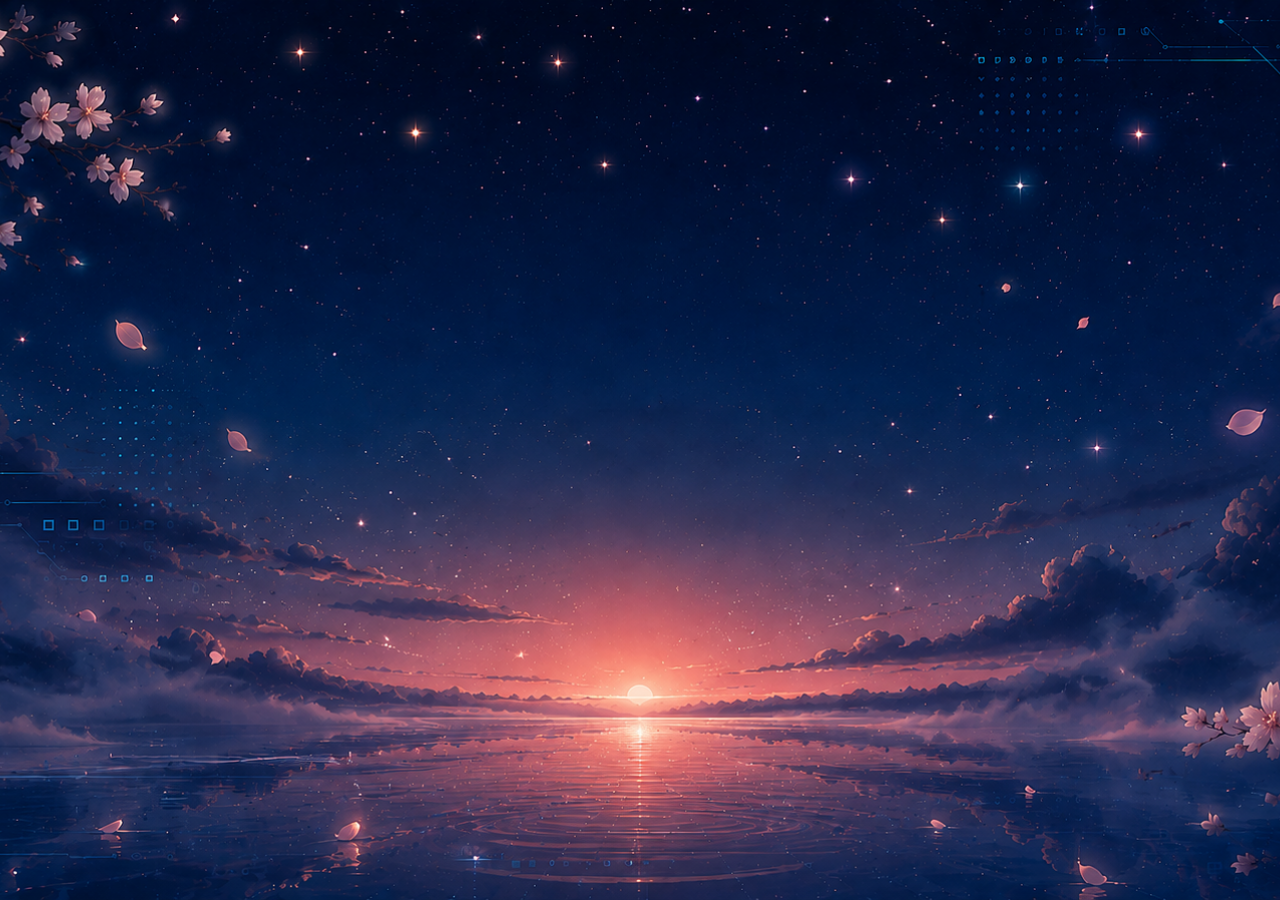
==== emotions.html @ 04a11d11 "Add sparkle effect for readyButton - Center row elements in thought.html - Add emotions.html" ====
<!DOCTYPE html>
<html lang="en">

<head>
  <meta charset="UTF-8">
  <meta name="viewport" content="width=device-width, initial-scale=1.0">

  <link rel="stylesheet" href="style.css">
  <script src="script.js" defer></script>
</head>

<body class="screen-2-thoughts">
  
</body>
---- style.css ----
/* BODY */
body {
  margin: 0;
  /* every screen gets full height, set once */
  min-height: 100vh;
  /* at start can only see background defined in body */
  opacity: 0;
  animation: fadeIn 2s ease forwards;

  background-size: cover;
  background-position: center;
  background-repeat: no-repeat;

  display: flex;
  /* Y | start = top, end = bottom */
  justify-content:flex-start;
  /* X  | start = left, end = right */
  align-items:center;
  flex-direction: column;
}

/* keyframes -> control animations sequence from opacity 0 -> 1; Now can see all defined #id .class  */
@keyframes fadeIn {
  from { opacity: 0; }
  to   { opacity: 1; }
}

/* main content on home screen */
.screen-1-home {
  background-image: url("assets/images/ai-generated/home-background.png");
}

/* menu content */
.selection-menu {
  margin-top: 180px;

  display: flex;
  flex-direction: column;
  gap: 40px;
}

/* menu buttons */
.menu-button {
  width: 300px;
  height: 140px;

  font-size: 42px;
  color: white;

  border: none;
  border-radius: 30px;

  background: linear-gradient(135deg,
      rgba(0, 225, 255, 0.4),
      rgba(0, 225, 255, 0.6),
      rgba(0, 225, 255, 0.8));

  cursor: pointer;

  transition: all 0.25s ease;
}

.menu-button:hover {
  transform: translateY(-2px);

  box-shadow:
    0 0 20px rgba(0, 225, 255, 0.8),
    0 0 35px rgba(0, 225, 255, 0.8);

  filter: brightness(1.1);
}

.menu-button:active {
  transform: scale(0.85);

  box-shadow:
    0 0 25px rgba(0, 225, 255, 0.8);
}

/* home button*/
#home-button {
  /*sets width to, auto omitted */
  height: 150px;
  margin-top: 30px;

  background: transparent;
  border: none;

  cursor: pointer;

  /* transition belongs on the base element, not :hover */
  transition: all 0.4s ease-in-out;
}

#home-button:hover {
  filter: brightness(1.25);
  transform: scale(1.025);
}

.screen-2-thoughts {
  background-image: url("assets/images/ai-generated/thoughts-background.png");
}

/* button → controls background, border, cursor, transition | the frame */
#home-thoughts-button {
  margin-top: 30px;
  
  /* transparent 50% -> wrong syntax -> browser ignoring it -> set to default = white */
  background-color: transparent;
  border: none;
  filter:saturate(0.9);

  cursor: pointer;
  transition: all 0.4s ease-in-out;
}

/* img → only controls the image size | <img> picture inside the fram */
#home-thoughts-button img {
  height: 200px;
}

#home-thoughts-button:hover {
  filter: brightness(1.15);
  transform: scale(1.025);
}

#row { 
  margin-top: 2.5%;
  display: flex;
  justify-content: center;
  justify-items: center;
  align-items: flex-end;
  gap: 2.5%;
}

#thought-counter {
  margin: 0;
  text-align: center;
  font-size: 100px;
  width:200px;
  color: white;

  border-radius: 20px;
  padding:  10px;

  background:
    linear-gradient(rgba(245, 4, 253, 0.05), rgba(255, 65, 246, 0.025)) padding-box,
    linear-gradient(45deg, rgba(255, 127, 80, 0), hwb(290 11% 0% / 0.3), rgba(236, 93, 255, 0.1)) border-box;

  position: relative;
  overflow: hidden;

  text-shadow: 1px 1px 0.5px rgb(255, 255, 255);
}

#thought-counter.wobble {
  animation: wobble 0.6s ease-in-out;
}


@keyframes wobble {
  0%   { transform: rotate(0deg)   scale(1);    }
  25%  { transform: rotate(-8deg)  scale(1.15); }
  50%  { transform: rotate(8deg)   scale(1.15); }
  75%  { transform: rotate(-4deg)  scale(1.08); }
  100% { transform: rotate(0deg)   scale(1);    }
}

#thought-input-box {
  background: transparent;
  font-size: 50px;
  color: white;

  width: 800px;
  height: 100px;

  border-radius: 50px;
  border: 20px solid color-mix(in srgb, color-mix(in hsl, hsl(261, 100%, 65%) 20%, rgb(230, 104, 255) 80%) 20%, transparent);
  background:
    linear-gradient(rgba(245, 4, 253, 0.1), rgba(255, 65, 246, 0.05)) padding-box,
    linear-gradient(45deg, rgba(255, 127, 80, 0), hwb(290 11% 0% / 0.5), rgba(236, 93, 255, 0.2)) border-box;
  
  box-shadow: 10px 10px 2.5px rgba(204, 0, 255, 0.1);

  filter: brightness(1.7); 
  text-shadow: #cc49ff 1px 0 10px;
}

#thought-input-box:focus {
  outline: none;

  filter: hue-rotate(10deg);

  background:
    linear-gradient(rgba(245, 4, 253, 0.05), rgba(255, 65, 246, 0.025)) padding-box,
    linear-gradient(45deg, rgba(255, 127, 80, 0), hwb(290 11% 0% / 0.3), rgba(236, 93, 255, 0.1)) border-box;
}

#sparcle-effect {
  position: relative;
}

/* Creating little balls*/ 
.particle {
  position: absolute;
  width: 5px;
  height: 5px;
  border-radius: 50%;
  pointer-events: none;
  animation: sparkle 1s ease-out forwards;
}

@keyframes sparkle {
  0%    { transform: translateY(0px); opacity: 1;}
  100%  { transform: translateY(-120px); opacity: 0;}
}

#ready-button {
  width: 200px;
  font-size: 60px;
  color: white;

  border: none;
  border-radius: 30px;

  background:
    linear-gradient(rgba(245, 4, 253, 0.05), rgba(255, 65, 246, 0.025)) padding-box,
    linear-gradient(45deg, rgba(255, 127, 80, 0), hwb(290 11% 0% / 0.3), rgba(236, 93, 255, 0.1)) border-box;

  text-shadow: #cc49ff 1px 0 10px;
  padding:  35px 10px;
}

#ready-button:hover {

  box-shadow:
    0 0 20px rgba(174, 0, 255, 0.8),
    0 0 35px rgba(255, 71, 230, 0.8);

  filter: brightness(1.8);  

  transform: translateY(-1px);
  cursor: pointer;
}

#ready-button:active {
  transform: scale(0.95);
}

#thoughts-container {
  display: flex;
  align-content: flex-end;
  margin-top: 7.5%
}

@keyframes floatCloud {
  0%   { transform: translateY(0px); }
  50%  { transform: translateY(15px); }
  100% { transform: translateY(0px); }
}

.thought-cloud {  
  position: relative;
  display: inline-block;
  margin-left: 20px;
  max-width: 450px;
  animation: floatCloud 4s ease-in-out infinite;
}

.thought-cloud img {
  width: 100%;
  height: auto;
  display: block;
  filter: drop-shadow(0 0 10px rgb(255, 255, 255)) hue-rotate(20deg);
  opacity: 80%;
}

.thought-text-cloud {   
  display: block;
  text-align: left;
  word-break: break-word;
  width: 335px;
  
  /* position set -> top, bottom, left, right does work now!*/
  /* absolute -> Elemnt taken out of normal flow */
  position: absolute;
  /* corner is in the middle of parent */
  top: 50%;
  left: 50%;
  /* centreing elemtns in parent */
  transform: translate(-50%, -50%);

  color: black;
  font-size: 32px;
}
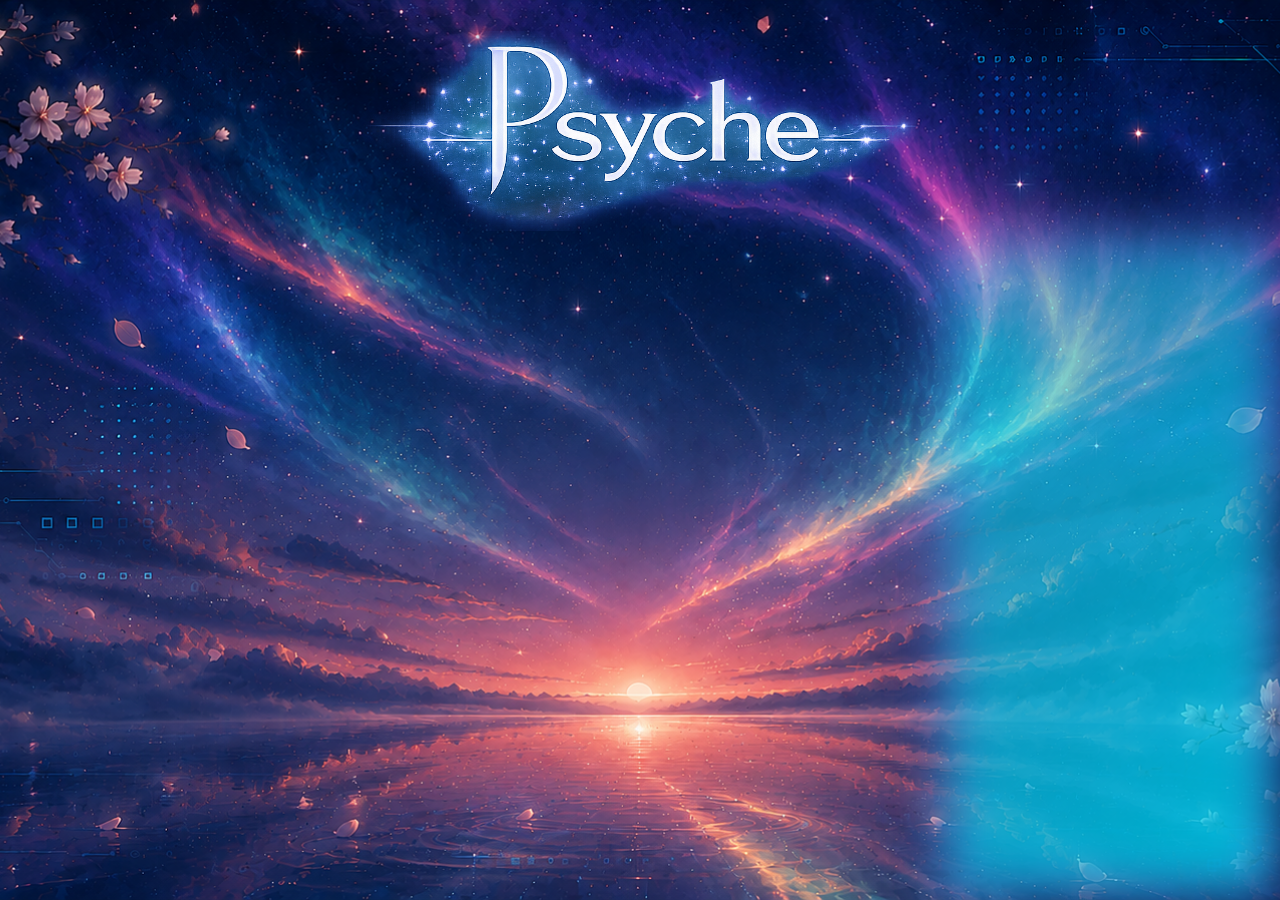
==== commit 16cfb497: "set up emotions.html design - adjust colors on thoughts.html  - fix: addEventListener is not a funct" ====
--- a/emotions.html
+++ b/emotions.html
@@ -9,6 +9,13 @@
   <script src="script.js" defer></script>
 </head>
 
-<body class="screen-2-thoughts">
-  
+<body class="screen-3-emotions">
+  <button class="home-purple-button">
+    <img
+      src="assets/images/ai-generated/home-thoughts.png"
+      alt="home">
+  </button>
+  <div id="cloud-store">
+    
+  </div>
 </body>
--- a/style.css
+++ b/style.css
@@ -1,4 +1,9 @@
 /* BODY */
+/* same as html height: 100%; and body: 100%*/ 
+html, body {
+  height: 100%;
+}
+
 body {
   margin: 0;
   /* every screen gets full height, set once */
@@ -30,6 +35,17 @@
   background-image: url("assets/images/ai-generated/home-background.png");
 }
 
+.screen-2-thoughts {
+  background-image: url("assets/images/ai-generated/thoughts-background.png");
+}
+
+.screen-3-emotions {
+  /* Viewport is PARENT of the CHILD div with the class="screen-3-emotions"*/
+  /* setting height so for childs of screen-3-emotions -> no default anymore*/
+  background-image: url("assets/images/ai-generated/emotions-background.png");
+  display: flex;
+  justify-content: flex-end;
+}
 /* menu content */
 .selection-menu {
   margin-top: 180px;
@@ -97,12 +113,8 @@
   transform: scale(1.025);
 }
 
-.screen-2-thoughts {
-  background-image: url("assets/images/ai-generated/thoughts-background.png");
-}
-
 /* button → controls background, border, cursor, transition | the frame */
-#home-thoughts-button {
+.home-purple-button {
   margin-top: 30px;
   
   /* transparent 50% -> wrong syntax -> browser ignoring it -> set to default = white */
@@ -115,13 +127,18 @@
 }
 
 /* img → only controls the image size | <img> picture inside the fram */
-#home-thoughts-button img {
+.home-purple-button img {
   height: 200px;
 }
 
-#home-thoughts-button:hover {
+.home-purple-button:hover {
   filter: brightness(1.15);
   transform: scale(1.025);
+}
+
+/* This means: modify .home-purple-button -> but only when it's inside .screen-3-emotions */
+.screen-3-emotions .home-purple-button {
+  filter: hue-rotate(270deg);
 }
 
 #row { 
@@ -218,7 +235,8 @@
 #ready-button {
   width: 200px;
   font-size: 60px;
-  color: white;
+  color: rgba(222, 139, 255, 0.5);
+  filter: saturate(1);
 
   border: none;
   border-radius: 30px;
@@ -232,7 +250,8 @@
 }
 
 #ready-button:hover {
-
+  color: rgba(222, 139, 255, 0.425);
+  filter: saturate(1);
   box-shadow:
     0 0 20px rgba(174, 0, 255, 0.8),
     0 0 35px rgba(255, 71, 230, 0.8);
@@ -294,3 +313,18 @@
   font-size: 32px;
 }
 
+#cloud-store {
+  /* grwoing to fill whatever empty space is available on that side*/
+  margin-left: auto;
+  
+  border: solid 10px rgba(255, 0, 255, 0.445);
+  width: 25%;
+  /*height is set by default, when parent has no height set = height of element inside*/
+  height: 80%;
+  
+  background: linear-gradient(135deg,
+      rgba(0, 225, 255, 0.4),
+      rgba(0, 225, 255, 0.6),
+      rgba(0, 225, 255, 0.8));
+  filter: blur(25px);
+}
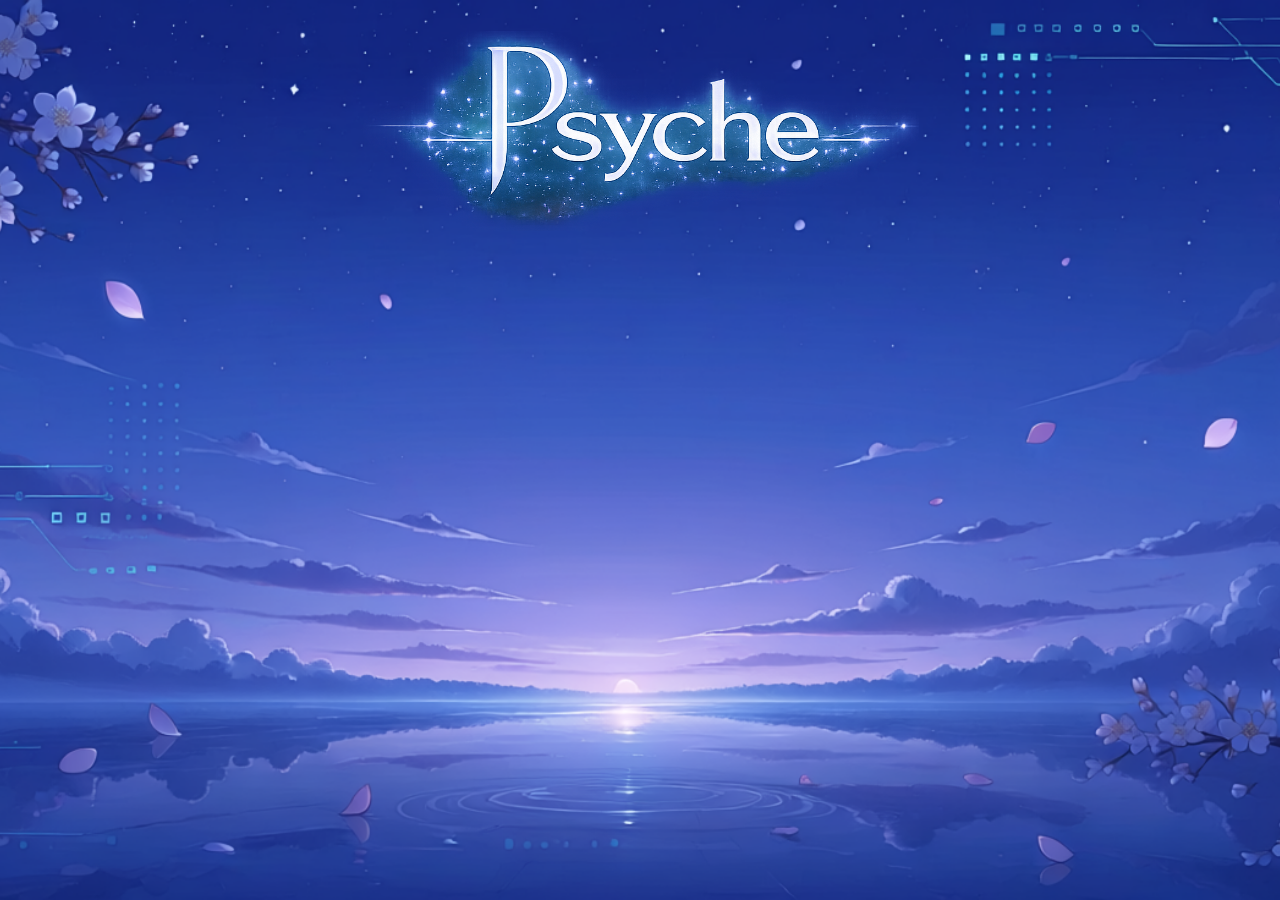
==== commit 3ff397ac: "Store and recreate thoughts on emotions.html Refactor scripts.js into functions - Organize style.css" ====
--- a/emotions.html
+++ b/emotions.html
@@ -10,12 +10,11 @@
 </head>
 
 <body class="screen-3-emotions">
-  <button class="home-purple-button">
+  <button class="home-colored-button">
     <img
       src="assets/images/ai-generated/home-thoughts.png"
       alt="home">
   </button>
-  <div id="cloud-store">
-    
-  </div>
+
+  <div id="thoughts-collected-container"></div>
 </body>
--- a/style.css
+++ b/style.css
@@ -1,5 +1,4 @@
-/* BODY */
-/* same as html height: 100%; and body: 100%*/ 
+/* ===== LAYOUT ===== */
 html, body {
   height: 100%;
 }
@@ -18,130 +17,21 @@
 
   display: flex;
   /* Y | start = top, end = bottom */
-  justify-content:flex-start;
+  justify-content: flex-start;
   /* X  | start = left, end = right */
-  align-items:center;
+  align-items: center;
   flex-direction: column;
 }
 
-/* keyframes -> control animations sequence from opacity 0 -> 1; Now can see all defined #id .class  */
-@keyframes fadeIn {
-  from { opacity: 0; }
-  to   { opacity: 1; }
-}
-
-/* main content on home screen */
-.screen-1-home {
-  background-image: url("assets/images/ai-generated/home-background.png");
-}
-
-.screen-2-thoughts {
-  background-image: url("assets/images/ai-generated/thoughts-background.png");
-}
-
-.screen-3-emotions {
-  /* Viewport is PARENT of the CHILD div with the class="screen-3-emotions"*/
-  /* setting height so for childs of screen-3-emotions -> no default anymore*/
-  background-image: url("assets/images/ai-generated/emotions-background.png");
-  display: flex;
-  justify-content: flex-end;
-}
-/* menu content */
 .selection-menu {
   margin-top: 180px;
-
+  
   display: flex;
   flex-direction: column;
-  gap: 40px;
-}
-
-/* menu buttons */
-.menu-button {
-  width: 300px;
-  height: 140px;
-
-  font-size: 42px;
-  color: white;
-
-  border: none;
-  border-radius: 30px;
-
-  background: linear-gradient(135deg,
-      rgba(0, 225, 255, 0.4),
-      rgba(0, 225, 255, 0.6),
-      rgba(0, 225, 255, 0.8));
-
-  cursor: pointer;
-
-  transition: all 0.25s ease;
-}
-
-.menu-button:hover {
-  transform: translateY(-2px);
-
-  box-shadow:
-    0 0 20px rgba(0, 225, 255, 0.8),
-    0 0 35px rgba(0, 225, 255, 0.8);
-
-  filter: brightness(1.1);
-}
-
-.menu-button:active {
-  transform: scale(0.85);
-
-  box-shadow:
-    0 0 25px rgba(0, 225, 255, 0.8);
-}
-
-/* home button*/
-#home-button {
-  /*sets width to, auto omitted */
-  height: 150px;
-  margin-top: 30px;
-
-  background: transparent;
-  border: none;
-
-  cursor: pointer;
-
-  /* transition belongs on the base element, not :hover */
-  transition: all 0.4s ease-in-out;
-}
-
-#home-button:hover {
-  filter: brightness(1.25);
-  transform: scale(1.025);
-}
-
-/* button → controls background, border, cursor, transition | the frame */
-.home-purple-button {
-  margin-top: 30px;
-  
-  /* transparent 50% -> wrong syntax -> browser ignoring it -> set to default = white */
-  background-color: transparent;
-  border: none;
-  filter:saturate(0.9);
-
-  cursor: pointer;
-  transition: all 0.4s ease-in-out;
-}
-
-/* img → only controls the image size | <img> picture inside the fram */
-.home-purple-button img {
-  height: 200px;
-}
-
-.home-purple-button:hover {
-  filter: brightness(1.15);
-  transform: scale(1.025);
-}
-
-/* This means: modify .home-purple-button -> but only when it's inside .screen-3-emotions */
-.screen-3-emotions .home-purple-button {
-  filter: hue-rotate(270deg);
-}
-
-#row { 
+  gap: 45px;
+}
+
+#thoughts-input-row { 
   margin-top: 2.5%;
   display: flex;
   justify-content: center;
@@ -150,132 +40,10 @@
   gap: 2.5%;
 }
 
-#thought-counter {
-  margin: 0;
-  text-align: center;
-  font-size: 100px;
-  width:200px;
-  color: white;
-
-  border-radius: 20px;
-  padding:  10px;
-
-  background:
-    linear-gradient(rgba(245, 4, 253, 0.05), rgba(255, 65, 246, 0.025)) padding-box,
-    linear-gradient(45deg, rgba(255, 127, 80, 0), hwb(290 11% 0% / 0.3), rgba(236, 93, 255, 0.1)) border-box;
-
-  position: relative;
-  overflow: hidden;
-
-  text-shadow: 1px 1px 0.5px rgb(255, 255, 255);
-}
-
-#thought-counter.wobble {
-  animation: wobble 0.6s ease-in-out;
-}
-
-
-@keyframes wobble {
-  0%   { transform: rotate(0deg)   scale(1);    }
-  25%  { transform: rotate(-8deg)  scale(1.15); }
-  50%  { transform: rotate(8deg)   scale(1.15); }
-  75%  { transform: rotate(-4deg)  scale(1.08); }
-  100% { transform: rotate(0deg)   scale(1);    }
-}
-
-#thought-input-box {
-  background: transparent;
-  font-size: 50px;
-  color: white;
-
-  width: 800px;
-  height: 100px;
-
-  border-radius: 50px;
-  border: 20px solid color-mix(in srgb, color-mix(in hsl, hsl(261, 100%, 65%) 20%, rgb(230, 104, 255) 80%) 20%, transparent);
-  background:
-    linear-gradient(rgba(245, 4, 253, 0.1), rgba(255, 65, 246, 0.05)) padding-box,
-    linear-gradient(45deg, rgba(255, 127, 80, 0), hwb(290 11% 0% / 0.5), rgba(236, 93, 255, 0.2)) border-box;
-  
-  box-shadow: 10px 10px 2.5px rgba(204, 0, 255, 0.1);
-
-  filter: brightness(1.7); 
-  text-shadow: #cc49ff 1px 0 10px;
-}
-
-#thought-input-box:focus {
-  outline: none;
-
-  filter: hue-rotate(10deg);
-
-  background:
-    linear-gradient(rgba(245, 4, 253, 0.05), rgba(255, 65, 246, 0.025)) padding-box,
-    linear-gradient(45deg, rgba(255, 127, 80, 0), hwb(290 11% 0% / 0.3), rgba(236, 93, 255, 0.1)) border-box;
-}
-
-#sparcle-effect {
-  position: relative;
-}
-
-/* Creating little balls*/ 
-.particle {
-  position: absolute;
-  width: 5px;
-  height: 5px;
-  border-radius: 50%;
-  pointer-events: none;
-  animation: sparkle 1s ease-out forwards;
-}
-
-@keyframes sparkle {
-  0%    { transform: translateY(0px); opacity: 1;}
-  100%  { transform: translateY(-120px); opacity: 0;}
-}
-
-#ready-button {
-  width: 200px;
-  font-size: 60px;
-  color: rgba(222, 139, 255, 0.5);
-  filter: saturate(1);
-
-  border: none;
-  border-radius: 30px;
-
-  background:
-    linear-gradient(rgba(245, 4, 253, 0.05), rgba(255, 65, 246, 0.025)) padding-box,
-    linear-gradient(45deg, rgba(255, 127, 80, 0), hwb(290 11% 0% / 0.3), rgba(236, 93, 255, 0.1)) border-box;
-
-  text-shadow: #cc49ff 1px 0 10px;
-  padding:  35px 10px;
-}
-
-#ready-button:hover {
-  color: rgba(222, 139, 255, 0.425);
-  filter: saturate(1);
-  box-shadow:
-    0 0 20px rgba(174, 0, 255, 0.8),
-    0 0 35px rgba(255, 71, 230, 0.8);
-
-  filter: brightness(1.8);  
-
-  transform: translateY(-1px);
-  cursor: pointer;
-}
-
-#ready-button:active {
-  transform: scale(0.95);
-}
-
 #thoughts-container {
   display: flex;
   align-content: flex-end;
   margin-top: 7.5%
-}
-
-@keyframes floatCloud {
-  0%   { transform: translateY(0px); }
-  50%  { transform: translateY(15px); }
-  100% { transform: translateY(0px); }
 }
 
 .thought-cloud {  
@@ -292,6 +60,12 @@
   display: block;
   filter: drop-shadow(0 0 10px rgb(255, 255, 255)) hue-rotate(20deg);
   opacity: 80%;
+}
+
+#thoughts-collected-container {
+  display: flex;
+  align-content: flex-end;
+  margin-top: 7.5%  
 }
 
 .thought-text-cloud {   
@@ -313,18 +87,236 @@
   font-size: 32px;
 }
 
-#cloud-store {
-  /* grwoing to fill whatever empty space is available on that side*/
-  margin-left: auto;
-  
-  border: solid 10px rgba(255, 0, 255, 0.445);
-  width: 25%;
-  /*height is set by default, when parent has no height set = height of element inside*/
-  height: 80%;
-  
+
+
+/* ===== BACKGROUNDS ===== */
+.screen-1-home {
+  background-image: url("assets/images/ai-generated/home-background.png");
+}
+
+.screen-2-thoughts {
+  background-image: url("assets/images/ai-generated/thoughts-background.png");
+}
+
+.screen-3-emotions {
+  background-image: url("assets/images/ai-generated/emotions-background.png");
+}
+
+
+
+/* ===== BUTTONS ===== */
+.menu-button {
+  width: 325px;
+  height: 140px;
+
+  font-size: 50px;
+  color: white;
+
+  border: none;
+  border-radius: 30px;
+
   background: linear-gradient(135deg,
       rgba(0, 225, 255, 0.4),
       rgba(0, 225, 255, 0.6),
       rgba(0, 225, 255, 0.8));
-  filter: blur(25px);
-}
+
+  cursor: pointer;
+
+  transition: all 0.25s ease;
+}
+
+.menu-button:hover {
+  transform: translateY(-2px);
+
+  box-shadow:
+    0 0 20px rgba(0, 225, 255, 0.8),
+    0 0 35px rgba(0, 225, 255, 0.8);
+
+  filter: brightness(1.1);
+}
+
+.menu-button:active {
+  transform: scale(0.85);
+
+  box-shadow:
+    0 0 25px rgba(0, 225, 255, 0.8);
+}
+
+#home-button {
+  /*sets width to, auto omitted */
+  height: 150px;
+  margin-bottom: 50px;
+  scale: 0.45;
+
+
+  background: transparent;
+  border: none;
+
+  cursor: pointer;
+
+  /* transition belongs on the base element, not :hover */
+  transition: all 0.4s ease-in-out;
+}
+
+#home-button:hover {
+  filter: brightness(1.25);
+  transform: scale(1.025);
+}
+
+.home-colored-button {
+  margin-top: 30px;
+  background-color: transparent;
+  border: none;
+  filter:saturate(0.9);
+
+  cursor: pointer;
+  transition: all 0.4s ease-in-out;
+}
+
+/* img → only controls the image size | <img> picture inside the fram */
+.home-colored-button img {
+  height: 200px;
+}
+
+.home-colored-button:hover {
+  filter: brightness(1.15);
+  transform: scale(1.025);
+}
+
+/* This means: modify .home-purple-button -> but only when it's inside .screen-3-emotions */
+.screen-3-emotions .home-colored-button {
+  filter: hue-rotate(270deg);
+}
+
+#ready-button {
+  width: 200px;
+  font-size: 60px;
+  color: rgba(222, 139, 255, 0.5);
+
+  border: none;
+  border-radius: 30px;
+
+  background:
+    linear-gradient(rgba(245, 4, 253, 0.05), rgba(255, 65, 246, 0.025)) padding-box,
+    linear-gradient(45deg, rgba(255, 127, 80, 0), hwb(290 11% 0% / 0.3), rgba(236, 93, 255, 0.1)) border-box;
+
+  padding:  35px 10px;
+
+}
+
+#ready-button:hover {
+  color: rgba(222, 139, 255, 0.425);
+  filter: saturate(1);
+  box-shadow:
+    0 0 20px rgba(174, 0, 255, 0.8),
+    0 0 35px rgba(255, 71, 230, 0.8);
+
+  filter: brightness(1.8);  
+
+  transform: translateY(-1px);
+  cursor: pointer;
+}
+
+#ready-button:active {
+  transform: scale(0.95);
+}
+
+/* ===== NUMBERS ===== */
+#thought-counter {
+  margin: 0;
+  text-align: center;
+  font-size: 100px;
+  width:200px;
+
+  border-radius: 10%;
+  padding:  12.5px;
+
+  background:
+    linear-gradient(rgba(245, 4, 253, 0.05), rgba(255, 65, 246, 0.025)) padding-box,
+    linear-gradient(45deg, rgba(255, 127, 80, 0), hwb(290 11% 0% / 0.3), rgba(236, 93, 255, 0.1)) border-box;
+
+  position: relative;
+  overflow: hidden;
+  color: rgba(204, 73, 255, 0.5);
+}
+
+#thought-counter.wobble {
+  animation: wobble 0.6s ease-in-out;
+}
+
+
+
+/* ===== INPUT ===== */
+#thought-input-box {
+  background: transparent;
+  font-size: 50px;
+  color: white;
+
+  width: 800px;
+  height: 100px;
+
+  border-radius: 50px;
+  border: 20px solid color-mix(in srgb, color-mix(in hsl, hsl(261, 100%, 65%) 20%, rgb(230, 104, 255) 80%) 20%, transparent);
+  background:
+    linear-gradient(rgba(245, 4, 253, 0.1), rgba(255, 65, 246, 0.05)) padding-box,
+    linear-gradient(45deg, rgba(255, 127, 80, 0), hwb(290 11% 0% / 0.5), rgba(236, 93, 255, 0.2)) border-box;
+  
+  box-shadow: 10px 10px 2.5px rgba(204, 0, 255, 0.1);
+
+  filter: brightness(1.7); 
+  text-shadow: #cc49ff 1px 0 10px;
+}
+
+#thought-input-box:focus {
+  outline: none;
+
+  filter: hue-rotate(10deg);
+
+  background:
+    linear-gradient(rgba(245, 4, 253, 0.05), rgba(255, 65, 246, 0.025)) padding-box,
+    linear-gradient(45deg, rgba(255, 127, 80, 0), hwb(290 11% 0% / 0.3), rgba(236, 93, 255, 0.1)) border-box;
+}
+
+
+
+/* ===== EFFECTS ===== */
+#sparkle-effect {
+  position: relative;
+}
+
+/* Creating little balls*/ 
+.particle {
+  position: absolute;
+  width: 5px;
+  height: 5px;
+  border-radius: 50%;
+  pointer-events: none;
+  animation: sparkle 1s ease-out forwards;
+}
+
+
+
+/* ===== keyframes ===== */
+@keyframes fadeIn {
+  from { opacity: 0; }
+  to   { opacity: 1; }
+}
+
+@keyframes wobble {
+  0%   { transform: rotate(0deg)   scale(1);    }
+  25%  { transform: rotate(-8deg)  scale(1.15); }
+  50%  { transform: rotate(8deg)   scale(1.15); }
+  75%  { transform: rotate(-4deg)  scale(1.08); }
+  100% { transform: rotate(0deg)   scale(1);    }
+}
+
+@keyframes sparkle {
+  0%    { transform: translateY(0px); opacity: 1;}
+  100%  { transform: translateY(-150px); opacity: 0;}
+}
+
+@keyframes floatCloud {
+  0%   { transform: translateY(0px); }
+  50%  { transform: translateY(15px); }
+  100% { transform: translateY(0px); }
+}
